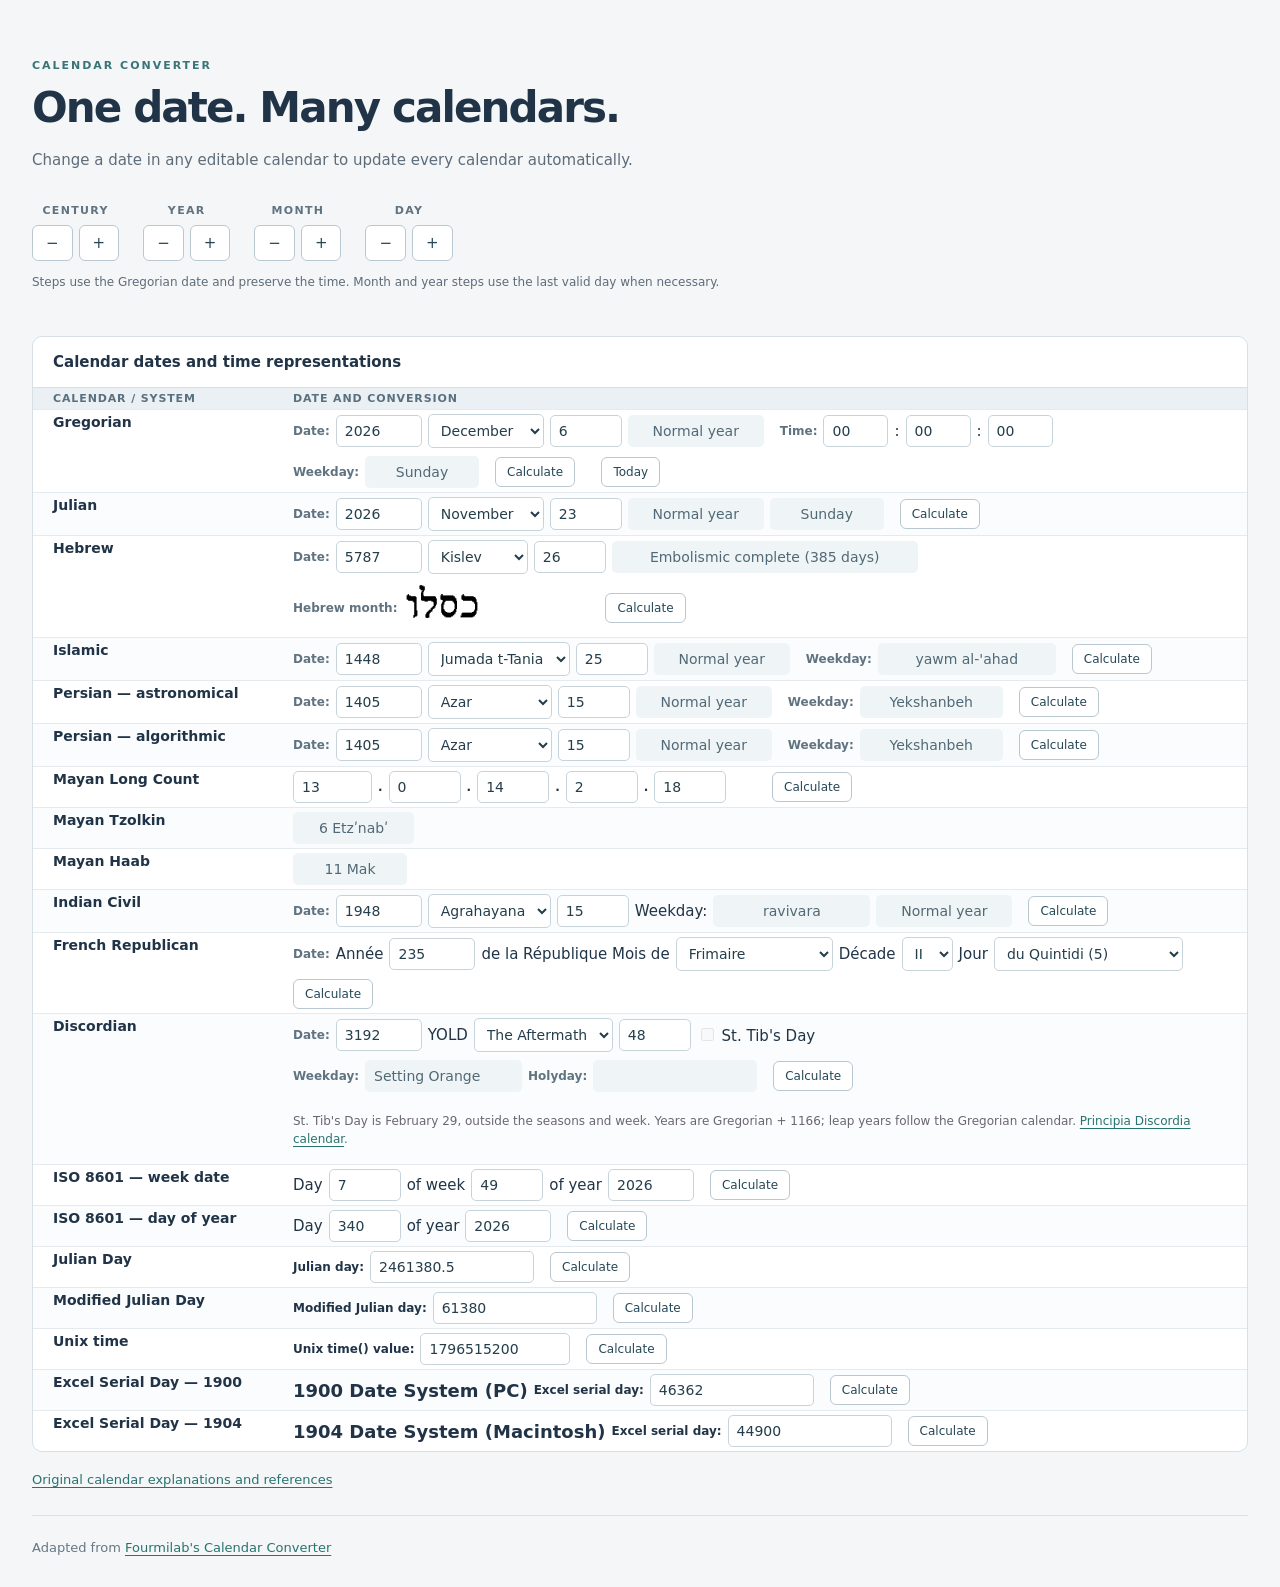
==== index.html @ f98be3a2 "Add files via upload" ====
<!doctype html>
<html lang="en"><head><meta charset="utf-8"><meta name="viewport" content="width=device-width,initial-scale=1"><title>Calendar Converter</title><meta name="author" content="John Walker; adapted interface"><link rel="stylesheet" href="interface.css"><script charset="iso-8859-1" src="astro.js"></script><script charset="iso-8859-1" src="calendar.js"></script></head>
<body><main><header><p class="eyebrow">CALENDAR CONVERTER</p><h1>One date. Many calendars.</h1><p>Change a date in any editable calendar to update every calendar automatically.</p></header>
<section class="navigation" aria-label="Date navigation"><div class="step-group"><span>Century</span><div><button type="button" onclick="stepDate('century',-1)" aria-label="Subtract one century">−</button><button type="button" onclick="stepDate('century',1)" aria-label="Add one century">+</button></div></div><div class="step-group"><span>Year</span><div><button type="button" onclick="stepDate('year',-1)" aria-label="Subtract one year">−</button><button type="button" onclick="stepDate('year',1)" aria-label="Add one year">+</button></div></div><div class="step-group"><span>Month</span><div><button type="button" onclick="stepDate('month',-1)" aria-label="Subtract one month">−</button><button type="button" onclick="stepDate('month',1)" aria-label="Add one month">+</button></div></div><div class="step-group"><span>Day</span><div><button type="button" onclick="stepDate('day',-1)" aria-label="Subtract one day">−</button><button type="button" onclick="stepDate('day',1)" aria-label="Add one day">+</button></div></div></section><p class="hint">Steps use the Gregorian date and preserve the time. Month and year steps use the last valid day when necessary.</p><p id="step-status" role="status" aria-live="polite"></p>
<div class="table-wrap"><table class="calendars"><caption>Calendar dates and time representations</caption><thead><tr><th scope="col">Calendar / system</th><th scope="col">Date and conversion</th></tr></thead><tbody><tr><th scope="row">Gregorian</th><td><form action="#" id="gregorian" name="gregorian" onsubmit="return false;">

<div class="field-group"><span class="field-label">Date:</span>
<input aria-label="Gregorian year" name="year" size="5" type="text" value="1998"/>
<select aria-label="Gregorian month" name="month" size="1">
<option value="1">January</option>
<option value="2">February</option>
<option value="3">March</option>
<option value="4">April</option>
<option value="5">May</option>
<option value="6">June</option>
<option value="7">July</option>
<option value="8">August</option>
<option value="9">September</option>
<option value="10">October</option>
<option value="11">November</option>
<option value="12">December</option>
</select>
<input aria-label="Gregorian day" name="day" size="3" type="text" value="1"/>

<input aria-label="Gregorian leap" class="ctr" name="leap" readonly="readonly" size="12" type="text" value=""/>
</div>
<div class="field-group"><span class="field-label">Time:</span>
<input aria-label="Gregorian hour" name="hour" size="2" type="text" value="00"/>:<input aria-label="Gregorian min" name="min" size="2" type="text" value="00"/>:<input aria-label="Gregorian sec" name="sec" size="2" type="text" value="00"/>
</div>
<div class="field-group"><span class="field-label">Weekday:</span>
<input aria-label="Gregorian wday" class="ctr" name="wday" readonly="readonly" size="9" type="text" value=""/>
</div>
<div class="field-group">
<input onclick="calcGregorian();" type="button" value="Calculate"/>
   
<input onclick="setDateToToday(); calcGregorian();" type="button" value="Today"/>
</div>

</form></td></tr><tr><th scope="row">Julian</th><td><form action="#" id="juliancalendar" name="juliancalendar" onsubmit="return false;">

<div class="field-group"><span class="field-label">Date:</span>
<input aria-label="Julian year" name="year" size="5" type="text" value=""/>
<select aria-label="Julian month" name="month" size="1">
<option value="1">January</option>
<option value="2">February</option>
<option value="3">March</option>
<option value="4">April</option>
<option value="5">May</option>
<option value="6">June</option>
<option value="7">July</option>
<option value="8">August</option>
<option value="9">September</option>
<option value="10">October</option>
<option value="11">November</option>
<option value="12">December</option>
</select>
<input aria-label="Julian day" name="day" size="3" type="text" value=""/>

<input aria-label="Julian leap" class="ctr" name="leap" readonly="readonly" size="12" type="text" value=""/>

<input aria-label="Julian wday" class="ctr" name="wday" readonly="readonly" size="9" type="text" value=""/>
</div>
<div class="field-group">
<input onclick="calcJulianCalendar();" type="button" value="Calculate"/>
</div>

</form></td></tr><tr><th scope="row">Hebrew</th><td><form action="#" id="hebrew" name="hebrew" onsubmit="return false;">

<div class="field-group"><span class="field-label">Date:</span>
<input aria-label="Hebrew year" name="year" size="5" type="text" value=""/>
<select aria-label="Hebrew month" name="month" size="1">
<option value="1">Nisan</option>
<option value="2">Iyyar</option>
<option value="3">Sivan</option>
<option value="4">Tammuz</option>
<option value="5">Av</option>
<option value="6">Elul</option>
<option value="7">Tishri</option>
<option value="8">Heshvan</option>
<option value="9">Kislev</option>
<option value="10">Teveth</option>
<option value="11">Shevat</option>
<option value="12">Adar</option>
<option value="13">Veadar</option>
</select>
<input aria-label="Hebrew day" name="day" size="3" type="text" value=""/>

<input aria-label="Hebrew leap" class="ctr" name="leap" readonly="readonly" size="36" type="text" value=""/>
</div>
<div class="field-group"><span class="field-label">Hebrew month:</span>
<img alt="" height="51" name="hebmonth" src="figures/hebrew_month_0.gif" width="186"/>
</div>
<div class="field-group">
<input onclick="calcHebrew();" type="button" value="Calculate"/>
</div>

</form></td></tr><tr><th scope="row">Islamic</th><td><form action="#" id="islamic" name="islamic" onsubmit="return false;">

<div class="field-group"><span class="field-label">Date:</span>
<input aria-label="Islamic year" name="year" size="5" type="text" value=""/>
<select aria-label="Islamic month" name="month" size="1">
<option value="1">Muharram</option>
<option value="2">Safar</option>
<option value="3">Rabi`al-Awwal</option>
<option value="4">Rabi`ath-Thani</option>
<option value="5">Jumada l-Ula</option>
<option value="6">Jumada t-Tania</option>
<option value="7">Rajab</option>
<option value="8">Sha`ban</option>
<option value="9">Ramadan</option>
<option value="10">Shawwal</option>
<option value="11">Dhu l-Qa`da</option>
<option value="12">Dhu l-Hijja</option>
</select>
<input aria-label="Islamic day" name="day" size="3" type="text" value=""/>

<input aria-label="Islamic leap" class="ctr" name="leap" readonly="readonly" size="12" type="text" value=""/>
</div>
<div class="field-group"><span class="field-label">Weekday:</span>
<input aria-label="Islamic wday" class="ctr" name="wday" readonly="readonly" size="18" type="text" value=""/>
</div>
<div class="field-group">
<input onclick="calcIslamic();" type="button" value="Calculate"/>
</div>

</form></td></tr><tr><th scope="row">Persian — astronomical</th><td><form action="#" id="persiana" name="persiana" onsubmit="return false;">

<div class="field-group"><span class="field-label">Date:</span>
<input aria-label="Persian — astronomical year" name="year" size="5" type="text" value=""/>
<select aria-label="Persian — astronomical month" name="month" size="1">
<option value="1">Farvardin</option>
<option value="2">Ordibehesht</option>
<option value="3">Khordad</option>
<option value="4">Tir</option>
<option value="5">Mordad</option>
<option value="6">Shahrivar</option>
<option value="7">Mehr</option>
<option value="8">Aban</option>
<option value="9">Azar</option>
<option value="10">Dey</option>
<option value="11">Bahman</option>
<option value="12">Esfand</option>
</select>
<input aria-label="Persian — astronomical day" name="day" size="3" type="text" value=""/>

<input aria-label="Persian — astronomical leap" class="ctr" name="leap" readonly="readonly" size="12" type="text" value=""/>
</div>
<div class="field-group"><span class="field-label">Weekday:</span>
<input aria-label="Persian — astronomical wday" class="ctr" name="wday" readonly="readonly" size="13" type="text" value=""/>
</div>
<div class="field-group">
<input onclick="calcPersiana();" type="button" value="Calculate"/>
<!--
<input type="button" value="+" onclick="document.persiana.year.value++; calcPersiana();" />
-->
</div>

</form></td></tr><tr><th scope="row">Persian — algorithmic</th><td><form action="#" id="persian" name="persian" onsubmit="return false;">

<div class="field-group"><span class="field-label">Date:</span>
<input aria-label="Persian — algorithmic year" name="year" size="5" type="text" value=""/>
<select aria-label="Persian — algorithmic month" name="month" size="1">
<option value="1">Farvardin</option>
<option value="2">Ordibehesht</option>
<option value="3">Khordad</option>
<option value="4">Tir</option>
<option value="5">Mordad</option>
<option value="6">Shahrivar</option>
<option value="7">Mehr</option>
<option value="8">Aban</option>
<option value="9">Azar</option>
<option value="10">Dey</option>
<option value="11">Bahman</option>
<option value="12">Esfand</option>
</select>
<input aria-label="Persian — algorithmic day" name="day" size="3" type="text" value=""/>

<input aria-label="Persian — algorithmic leap" class="ctr" name="leap" readonly="readonly" size="12" type="text" value=""/>
</div>
<div class="field-group"><span class="field-label">Weekday:</span>
<input aria-label="Persian — algorithmic wday" class="ctr" name="wday" readonly="readonly" size="13" type="text" value=""/>
</div>
<div class="field-group">
<input onclick="calcPersian();" type="button" value="Calculate"/>
</div>

</form></td></tr><tr><th scope="row">Mayan Long Count</th><td><form action="#" id="mayancount" name="mayancount" onsubmit="return false;">

<div class="field-group">


<input aria-label="Mayan Long Count baktun" name="baktun" size="4" type="text" value=""/>
<b>.</b>
<input aria-label="Mayan Long Count katun" name="katun" size="3" type="text" value=""/>
<b>.</b>
<input aria-label="Mayan Long Count tun" name="tun" size="3" type="text" value=""/>
<b>.</b>
<input aria-label="Mayan Long Count uinal" name="uinal" size="3" type="text" value=""/>
<b>.</b>
<input aria-label="Mayan Long Count kin" name="kin" size="3" type="text" value=""/>

  

  
</div>
<div class="field-group">
<input onclick="calcMayanCount();" type="button" value="Calculate"/>
</div>

</form></td></tr><tr><th scope="row">Mayan Tzolkin</th><td><input aria-label="Mayan Tzolkin" class="ctr" form="mayancount" name="tzolkin" readonly="readonly" size="10" type="text" value=""/></td></tr><tr><th scope="row">Mayan Haab</th><td><input aria-label="Mayan Haab" class="ctr" form="mayancount" name="haab" readonly="readonly" size="9" type="text" value=""/></td></tr><tr><th scope="row">Indian Civil</th><td><form action="#" id="indiancivilcalendar" name="indiancivilcalendar" onsubmit="return false;">

<div class="field-group"><span class="field-label">Date:</span>
<input aria-label="Indian Civil year" name="year" size="5" type="text" value=""/>
<select aria-label="Indian Civil month" name="month" size="1">
<option value="1">Caitra</option>
<option value="2">Vaisakha</option>
<option value="3">Jyaistha</option>
<option value="4">Asadha</option>
<option value="5">Sravana</option>
<option value="6">Bhadra</option>
<option value="7">Asvina</option>
<option value="8">Kartika</option>
<option value="9">Agrahayana</option>
<option value="10">Pausa</option>
<option value="11">Magha</option>
<option value="12">Phalguna</option>
</select>
<input aria-label="Indian Civil day" name="day" size="3" type="text" value=""/>


    Weekday: 
    <input aria-label="Indian Civil weekday" class="ctr" name="weekday" readonly="readonly" size="15" type="text" value=""/>

<input aria-label="Indian Civil leap" class="ctr" name="leap" readonly="readonly" size="12" type="text" value=""/>
</div>
<div class="field-group">
<input onclick="calcIndianCivilCalendar();" type="button" value="Calculate"/>
</div>

</form></td></tr><tr><th scope="row">French Republican</th><td><form action="#" id="french" name="french" onsubmit="return false;">

<div class="field-group"><span class="field-label">Date:</span>

    Année

    <input aria-label="French Republican an" name="an" size="5" type="text" value=""/>

    de la République

    

    Mois de

    <select aria-label="French Republican mois" name="mois" size="1">
<option value="1">Vendémiaire</option>
<option value="2">Brumaire</option>
<option value="3">Frimaire</option>
<option value="4">Nivôse</option>
<option value="5">Pluviôse</option>
<option value="6">Ventôse</option>
<option value="7">Germinal</option>
<option value="8">Floréal</option>
<option value="9">Prairial</option>
<option value="10">Messidor</option>
<option value="11">Thermidor</option>
<option value="12">Fructidor</option>
<option value="13">(Sans-culottides)</option>
</select>


    Décade
    <select aria-label="French Republican decade" name="decade" size="1">
<option value="1">I</option>
<option value="2">II</option>
<option value="3">III</option>
</select>

    Jour
        <select aria-label="French Republican jour" name="jour" size="1">
<option value="1">du Primidi (1)</option>
<option value="2">du Duodi (2)</option>
<option value="3">du Tridi (3)</option>
<option value="4">du Quartidi (4)</option>
<option value="5">du Quintidi (5)</option>
<option value="6">du Sextidi (6)</option>
<option value="7">du Septidi (7)</option>
<option value="8">du Octid (8)i</option>
<option value="9">du Nonidi (9)</option>
<option value="10">du Décadi (10)</option>
<option value="11">------------</option>
<option value="12">de la Vertu (1)</option>
<option value="13">du Génie (2)</option>
<option value="14">du Travail (3)</option>
<option value="15">de l'Opinion (4)</option>
<option value="16">des Récompenses (5)</option>
<option value="17">de la Révolution (6)</option>
</select>
</div>
<div class="field-group">
<input onclick="calcFrench();" type="button" value="Calculate"/>
</div>

</form></td></tr><tr><th scope="row">Discordian</th><td><form action="#" id="discordian" name="discordian" onsubmit="return false;">
<div class="field-group"><span class="field-label">Date:</span>
<input aria-label="Discordian year (YOLD)" name="year" size="5" type="text" value=""/> YOLD
<select aria-label="Discordian season" name="season">
<option value="1">Chaos</option><option value="2">Discord</option><option value="3">Confusion</option><option value="4">Bureaucracy</option><option value="5">The Aftermath</option>
</select>
<input aria-label="Discordian day" name="day" size="3" type="text" value=""/>
<label><input type="checkbox" name="tibs"/> St. Tib's Day</label>
</div>
<div class="field-group"><span class="field-label">Weekday:</span><input aria-label="Discordian weekday" name="weekday" readonly="readonly" size="15" type="text" value=""/>
<span class="field-label">Holyday:</span><input aria-label="Discordian holyday" name="holyday" readonly="readonly" size="16" type="text" value=""/></div>
<div class="field-group"><input onclick="calcDiscordian();" type="button" value="Calculate"/></div>
<p class="availability">St. Tib's Day is February 29, outside the seasons and week. Years are Gregorian + 1166; leap years follow the Gregorian calendar. <a href="https://www.principiadiscordia.com/book/41.php">Principia Discordia calendar</a>.</p>
</form></td></tr><tr><th scope="row">ISO 8601 — week date</th><td><form action="#" id="isoweek" name="isoweek" onsubmit="return false;">

<div class="field-group">

    Day <input aria-label="ISO 8601 — week date day" name="day" size="3" type="text" value=""/> of
    week <input aria-label="ISO 8601 — week date week" name="week" size="3" type="text" value=""/> of
    year <input aria-label="ISO 8601 — week date year" name="year" size="5" type="text" value=""/>
</div>
<div class="field-group">
<input onclick="calcIsoWeek();" type="button" value="Calculate"/>
</div>

</form></td></tr><tr><th scope="row">ISO 8601 — day of year</th><td><form action="#" id="isoday" name="isoday" onsubmit="return false;">

<div class="field-group">

    Day <input aria-label="ISO 8601 — day of year day" name="day" size="3" type="text" value=""/> of
    year <input aria-label="ISO 8601 — day of year year" name="year" size="5" type="text" value=""/>
</div>
<div class="field-group">
<input onclick="calcIsoDay();" type="button" value="Calculate"/>
</div>

</form></td></tr><tr><th scope="row">Julian Day</th><td><form action="#" id="julianday" name="julianday" onsubmit="return false;">

<div class="field-group">
<b>Julian day:</b>
<input aria-label="Julian Day day" name="day" size="16" type="text" value=""/>
</div>
<div class="field-group">
<input onclick="calcJulian();" type="button" value="Calculate"/>
</div>

</form></td></tr><tr><th scope="row">Modified Julian Day</th><td><form action="#" id="modifiedjulianday" name="modifiedjulianday" onsubmit="return false;">

<div class="field-group">
<b>Modified Julian day:</b>
<input aria-label="Modified Julian Day day" name="day" size="16" type="text" value=""/>
</div>
<div class="field-group">
<input onclick="calcModifiedJulian();" type="button" value="Calculate"/>
</div>

</form></td></tr><tr><th scope="row">Unix time</th><td><form action="#" id="unixtime" name="unixtime" onsubmit="return false;">

<div class="field-group">
<b>Unix time() value:</b>
<input aria-label="Unix time time" name="time" size="14" type="text" value=""/>
</div>
<div class="field-group">
<input onclick="calcUnixTime();" type="button" value="Calculate"/>
</div>

</form></td></tr><tr><th scope="row">Excel Serial Day — 1900</th><td><form action="#" id="excelserial1900" name="excelserial1900" onsubmit="return false;">

<div class="field-group">
<b><font size="+1">1900 Date System (PC)</font></b>

<b>Excel serial day:</b>
<input aria-label="Excel Serial Day — 1900 day" name="day" size="16" type="text" value=""/>
</div>
<div class="field-group">
<input onclick="calcExcelSerial1900();" type="button" value="Calculate"/>
</div>

</form></td></tr><tr><th scope="row">Excel Serial Day — 1904</th><td><form action="#" id="excelserial1904" name="excelserial1904" onsubmit="return false;">

<div class="field-group">
<b><font size="+1">1904 Date System (Macintosh)</font></b>

<b>Excel serial day:</b>
<input aria-label="Excel Serial Day — 1904 day" name="day" size="16" type="text" value=""/>
</div>
<div class="field-group">
<input onclick="calcExcelSerial1904();" type="button" value="Calculate"/>
</div>

</form></td></tr></tbody></table></div>
<p class="reference-link"><a href="reference.html">Original calendar explanations and references</a></p>
<footer>Adapted from <a href="https://www.fourmilab.ch/documents/calendar/">Fourmilab's Calendar Converter</a></footer></main><noscript>This converter requires JavaScript.</noscript><script src="interface.js"></script></body></html>
---- interface.css ----
:root {
    font-family: system-ui, -apple-system, BlinkMacSystemFont, "Segoe UI", sans-serif;
    color: #213447;
    background: #f4f6f8;
    font-size: 15px;
}

* {
    box-sizing: border-box;
}

body {
    margin: 0;
}

main {
    max-width: 1320px;
    margin: auto;
    padding: 48px 32px 24px;
}

.eyebrow {
    font-size: 11px;
    letter-spacing: .18em;
    font-weight: 750;
    color: #397577;
}

h1 {
    font-size: clamp(28px, 4vw, 42px);
    letter-spacing: -.045em;
    line-height: 1.15;
    margin: 12px 0 16px;
}

header > p:last-child,
.hint {
    color: #5e6c79;
    line-height: 1.6;
}

.navigation {
    display: flex;
    flex-wrap: wrap;
    gap: 24px;
    margin: 32px 0 10px;
}

.step-group > span {
    display: block;
    font-size: 11px;
    text-align: center;
    text-transform: uppercase;
    letter-spacing: .12em;
    font-weight: 700;
    margin-bottom: 8px;
    color: #607380;
}

.step-group > div {
    display: flex;
    gap: 6px;
}

button,
input[type=button] {
    font: inherit;
    cursor: pointer;
    background: #fff;
    border: 1px solid #b9c8d0;
    border-radius: 6px;
    padding: 8px 13px;
    color: #254756;
}

button:hover,
input[type=button]:hover {
    background: #e6f1f0;
    border-color: #367c79;
}

button:focus-visible,
input:focus-visible,
select:focus-visible,
a:focus-visible {
    outline: 3px solid #2a8986;
    outline-offset: 2px;
}

.hint {
    font-size: 12px;
    margin-bottom: 0;
}

#step-status {
    font-size: 13px;
    color: #296b68;
    min-height: 20px;
    margin: 6px 0 18px;
}

.table-wrap {
    overflow-x: auto;
    background: #fff;
    border: 1px solid #d7e0e5;
    border-radius: 10px;
}

.calendars {
    border-collapse: collapse;
    width: 100%;
    text-align: left;
}

.calendars caption {
    text-align: left;
    padding: 16px 20px;
    font-weight: 650;
    border-bottom: 1px solid #d7e0e5;
}

.calendars thead {
    background: #eaf0f3;
    color: #59707e;
    font-size: 11px;
    text-transform: uppercase;
    letter-spacing: .08em;
}

.calendars th,
.calendars td {
    padding: 4px 20px;
    border-bottom: 1px solid #e4eaee;
}

.calendars tbody > tr:last-child > * {
    border-bottom: 0;
}

.calendars tbody > tr > th {
    width: 240px;
    font-size: 14px;
    font-weight: 650;
    vertical-align: top;
    padding-top: 4px;
}

.calendars tbody > tr:nth-child(even) {
    background: #fafcfd;
}

form {
    margin: 0;
    display: flex;
    align-items: center;
    flex-wrap: wrap;
    gap: 8px 16px;
}

.field-group {
    display: flex;
    align-items: center;
    flex-wrap: wrap;
    gap: 6px;
}

.field-label {
    font-size: 12px;
    color: #607380;
    font-weight: 600;
}

input[type=text],
select {
    font: inherit;
    font-size: 14px;
    border: 1px solid #c7d3db;
    border-radius: 5px;
    background: white;
    color: #243e4b;
    padding: 7px 8px;
    max-width: 100%;
    min-width: 0;
}

input[type=text] {
    width: auto;
}

input[readonly] {
    background: #eff4f6;
    border-color: transparent;
    color: #516976;
}

.ctr {
    text-align: center;
}

input[type=button] {
    font-size: 12px;
    padding: 7px 11px;
}

img {
    object-fit: contain;
    max-width: 100%;
    height: auto;
}

b {
    font-size: 12px;
}

.availability {
    font-size: 12px;
    color: #6b6571;
    display: block;
    flex-basis: 100%;
    line-height: 1.5;
}

input:disabled,
select:disabled {
    opacity: .5;
    cursor: default;
}

.reference-link {
    font-size: 13px;
    margin-top: 20px;
}

a {
    color: #28736f;
    text-underline-offset: 3px;
}

footer {
    font-size: 13px;
    color: #667785;
    padding: 24px 0 8px;
    border-top: 1px solid #d9e2e7;
    margin-top: 28px;
}

@media (max-width: 650px) {
    main {
        padding: 28px 14px;
    }

    .navigation {
        gap: 16px;
    }

    .calendars th,
    .calendars td {
        padding: 12px;
    }

    .calendars tbody > tr > th {
        min-width: 140px;
        width: 140px;
        font-size: 13px;
    }

    .calendars td {
        min-width: 300px;
    }

    form {
        gap: 10px;
    }

    .step-group button {
        font-size: 13px;
        padding: 8px 10px;
    }

}
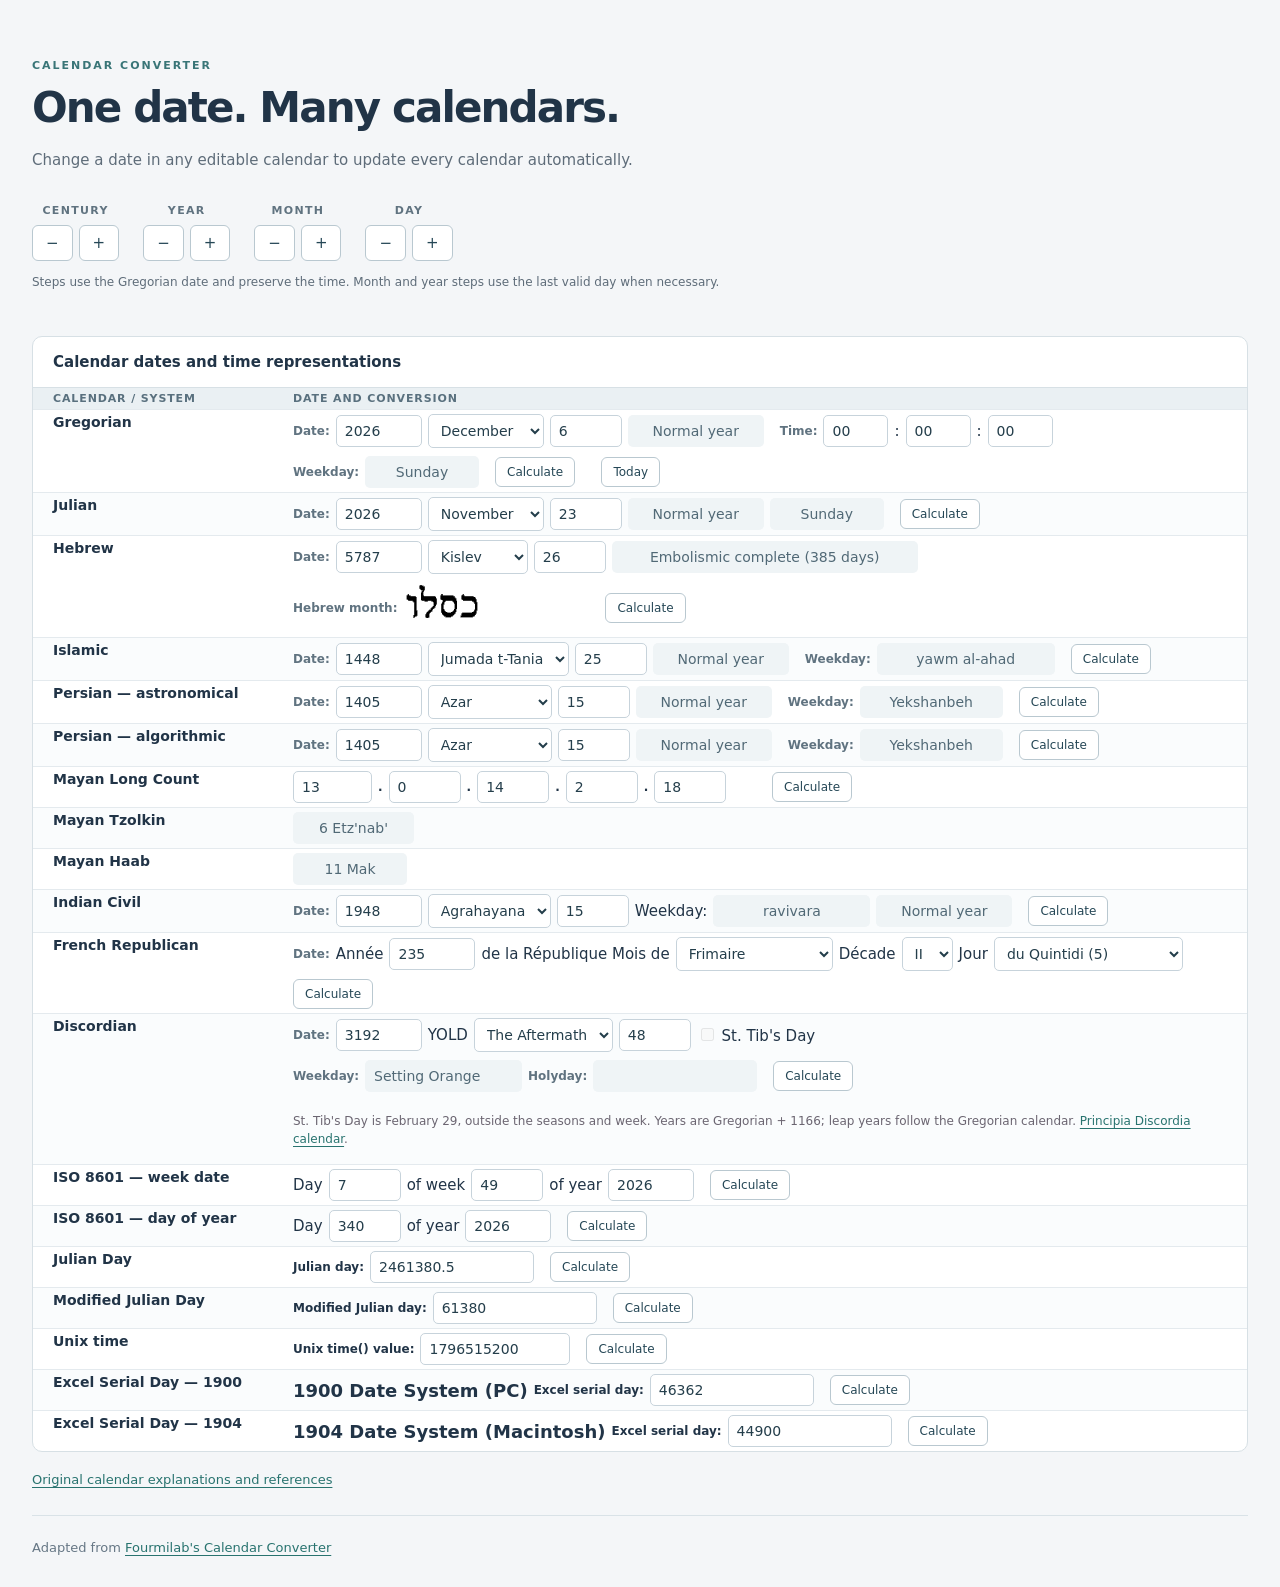
==== commit 9bd1e674: "Spelling corrections Islamic months & Mayan Tzolk'in/Haab'." ====
--- a/index.html
+++ b/index.html
@@ -101,15 +101,15 @@
 <select aria-label="Islamic month" name="month" size="1">
 <option value="1">Muharram</option>
 <option value="2">Safar</option>
-<option value="3">Rabi`al-Awwal</option>
-<option value="4">Rabi`ath-Thani</option>
+<option value="3">Rabi'al-Awwal</option>
+<option value="4">Rabi'ath-Thani</option>
 <option value="5">Jumada l-Ula</option>
 <option value="6">Jumada t-Tania</option>
 <option value="7">Rajab</option>
-<option value="8">Sha`ban</option>
+<option value="8">Sha'ban</option>
 <option value="9">Ramadan</option>
 <option value="10">Shawwal</option>
-<option value="11">Dhu l-Qa`da</option>
+<option value="11">Dhu l-Qa'da</option>
 <option value="12">Dhu l-Hijja</option>
 </select>
 <input aria-label="Islamic day" name="day" size="3" type="text" value=""/>
